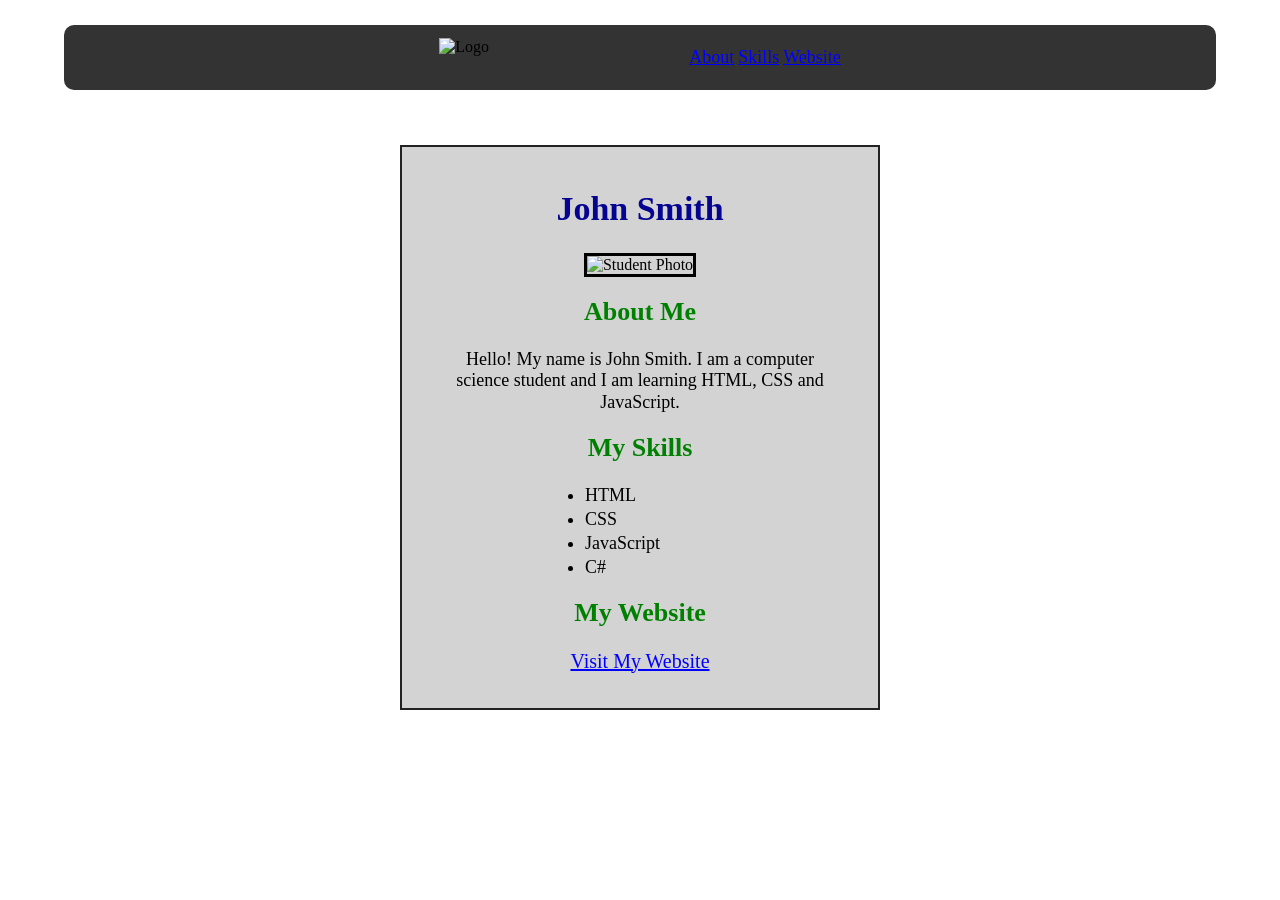
==== index.html @ d63018e1 "my potfolio" ====
<!DOCTYPE html>
<html lang="en">
<head>
    <meta charset="UTF-8">
    <meta name="viewport" content="width=device-width, initial-scale=1.0">
    <title>Student Profile</title>

    <link rel="stylesheet" href="style.css">
</head>

<body>

    <header>
        <img src="logo.png" alt="Logo">

        <nav>
            <a href="#">About</a>
            <a href="#">Skills</a>
            <a href="#">Website</a>
        </nav>
    </header>

    <main>
        <section class="profile">

            <h1>John Smith</h1>

            <img class="student-photo" src="student.jpg" alt="Student Photo">

            <h2>About Me</h2>

            <p>
                Hello! My name is John Smith. I am a computer science
                student and I am learning HTML, CSS and JavaScript.
            </p>

            <h2>My Skills</h2>

            <ul>
                <li>HTML</li>
                <li>CSS</li>
                <li>JavaScript</li>
                <li>C#</li>
            </ul>

            <h2>My Website</h2>

            <a class="website-link" href="#">
                Visit My Website
            </a>

        </section>
    </main>

</body>
</html>
---- style.css ----
body {
margin: 0;
background-color: white;
font-family: "Times New Roman", serif;
}

header {
width: 90%;
height: 65px;
margin: 25px auto 0;

background-color: #333333;
border-radius: 10px;

display: flex;
align-items: center;
justify-content: center;
gap: 150px;
}

header img {
width: 100px;
height: 40px;
}

nav a {
color: blue;
font-size: 18px;
margin: 0;
}

main {
display: flex;
justify-content: center;
}

.profile {
width: 480px;
min-height: 470px;

margin-top: 55px;
padding: 35px 40px;

background-color: #d3d3d3;
border: 2px solid #222222;

text-align: center;
box-sizing: border-box;
}

h1 {
color: #040491;
font-size: 34px;
margin: 8px 0 25px;
}

.student-photo {
width: 115px;
height: 100px;
border: 3px solid black;
}

h2 {
color: green;
font-size: 26px;
margin-top: 20px;
}

p {
font-size: 18px;
line-height: 1.2;
margin: 15px 0;
}

ul {
width: 150px;
margin: 0 auto 20px;
text-align: left;

font-size: 18px;
}

li {
margin: 3px 0;
}

.website-link {
color: blue;
font-size: 20px;
}
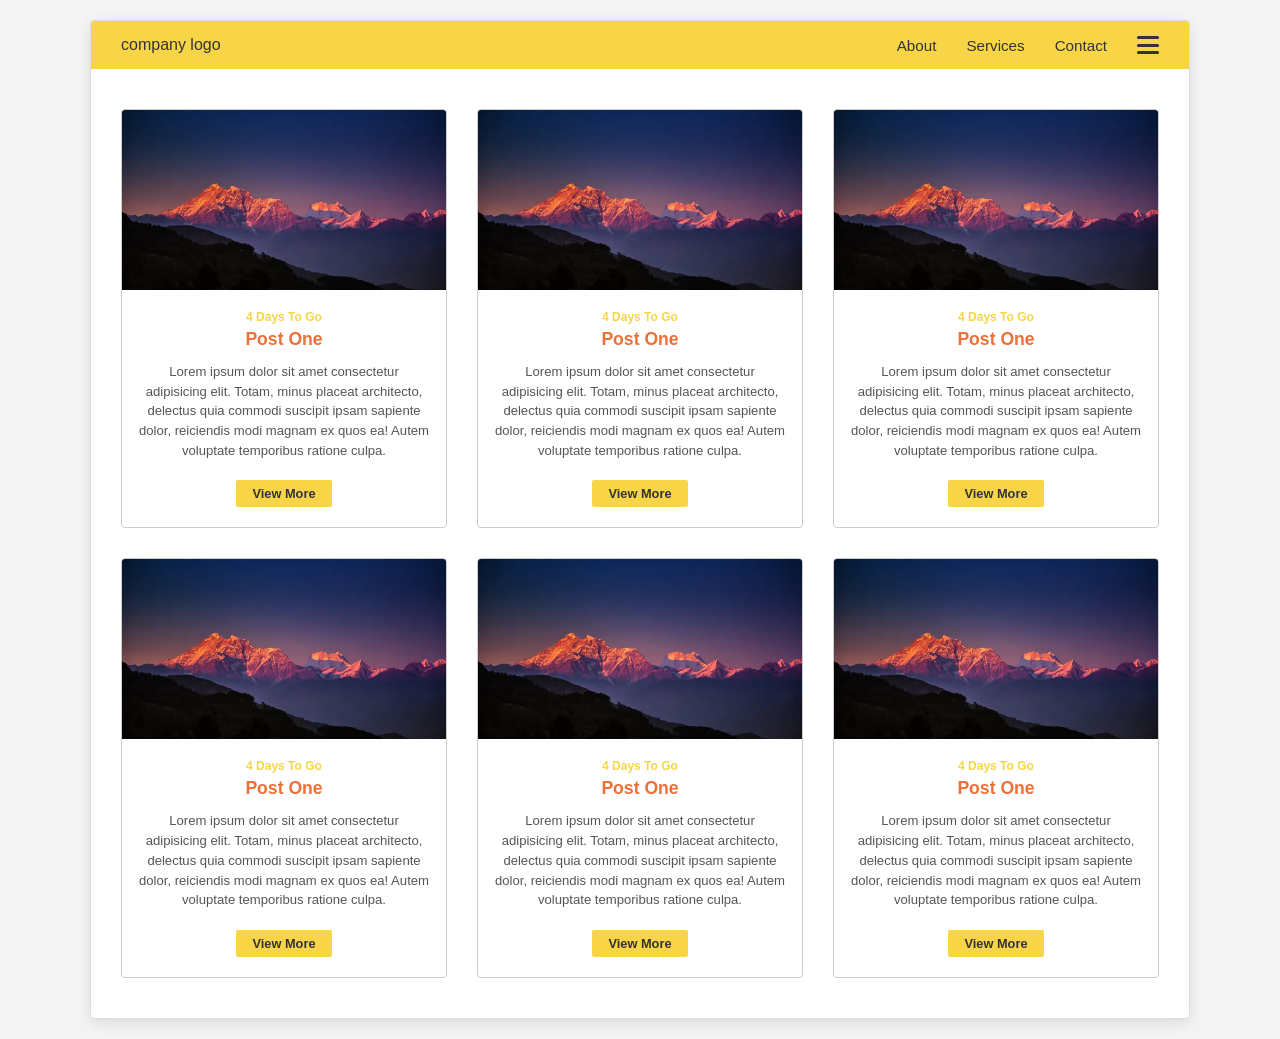
==== commit 267e11fa: "My website" ====
--- a/index.html
+++ b/index.html
@@ -1,56 +1,126 @@
 <!DOCTYPE html>
 <html lang="en">
 <head>
-    <meta charset="UTF-8">
-    <meta name="viewport" content="width=device-width, initial-scale=1.0">
-    <title>Student Profile</title>
-
-    <link rel="stylesheet" href="style.css">
+  <meta charset="UTF-8" />
+  <meta name="viewport" content="width=device-width, initial-scale=1.0" />
+  <title>Blog Post Grid</title>
+  <link rel="stylesheet" href="style.css" />
 </head>
-
 <body>
 
+  <div class="site-wrapper">
+    <!-- Header Navigation -->
     <header>
-        <img src="logo.png" alt="Logo">
-
-        <nav>
-            <a href="#">About</a>
-            <a href="#">Skills</a>
-            <a href="#">Website</a>
-        </nav>
+      <div class="logo">company logo</div>
+      <nav>
+        <a href="#">About</a>
+        <a href="#">Services</a>
+        <a href="#">Contact</a>
+        <div class="hamburger-icon" aria-label="Toggle Menu">
+          <span></span>
+          <span></span>
+          <span></span>
+        </div>
+      </nav>
     </header>
 
+    <!-- Main Content Grid -->
     <main>
-        <section class="profile">
+      <div class="card-grid">
 
-            <h1>John Smith</h1>
+        <!-- Card 1 -->
+        <article class="card">
+          <div class="card-image-container">
+            <img src="images.webp" alt="Post Image" />
+          </div>
+          <div class="card-content">
+            <span class="days-tag">4 Days To Go</span>
+            <h2 class="post-title">Post One</h2>
+            <p class="post-text">
+              Lorem ipsum dolor sit amet consectetur adipisicing elit. Totam, minus placeat architecto, delectus quia commodi suscipit ipsam sapiente dolor, reiciendis modi magnam ex quos ea! Autem voluptate temporibus ratione culpa.
+            </p>
+            <button class="view-more-btn">View More</button>
+          </div>
+        </article>
 
-            <img class="student-photo" src="student.jpg" alt="Student Photo">
+        <!-- Card 2 -->
+        <article class="card">
+          <div class="card-image-container">
+            <img src="images.webp" alt="Post Image" />
+          </div>
+          <div class="card-content">
+            <span class="days-tag">4 Days To Go</span>
+            <h2 class="post-title">Post One</h2>
+            <p class="post-text">
+              Lorem ipsum dolor sit amet consectetur adipisicing elit. Totam, minus placeat architecto, delectus quia commodi suscipit ipsam sapiente dolor, reiciendis modi magnam ex quos ea! Autem voluptate temporibus ratione culpa.
+            </p>
+            <button class="view-more-btn">View More</button>
+          </div>
+        </article>
 
-            <h2>About Me</h2>
+        <!-- Card 3 -->
+        <article class="card">
+          <div class="card-image-container">
+            <img src="images.webp" alt="Post Image" />
+          </div>
+          <div class="card-content">
+            <span class="days-tag">4 Days To Go</span>
+            <h2 class="post-title">Post One</h2>
+            <p class="post-text">
+              Lorem ipsum dolor sit amet consectetur adipisicing elit. Totam, minus placeat architecto, delectus quia commodi suscipit ipsam sapiente dolor, reiciendis modi magnam ex quos ea! Autem voluptate temporibus ratione culpa.
+            </p>
+            <button class="view-more-btn">View More</button>
+          </div>
+        </article>
 
-            <p>
-                Hello! My name is John Smith. I am a computer science
-                student and I am learning HTML, CSS and JavaScript.
+        <!-- Card 4 -->
+        <article class="card">
+          <div class="card-image-container">
+            <img src="images.webp" alt="Post Image" />
+          </div>
+          <div class="card-content">
+            <span class="days-tag">4 Days To Go</span>
+            <h2 class="post-title">Post One</h2>
+            <p class="post-text">
+              Lorem ipsum dolor sit amet consectetur adipisicing elit. Totam, minus placeat architecto, delectus quia commodi suscipit ipsam sapiente dolor, reiciendis modi magnam ex quos ea! Autem voluptate temporibus ratione culpa.
             </p>
+            <button class="view-more-btn">View More</button>
+          </div>
+        </article>
 
-            <h2>My Skills</h2>
+        <!-- Card 5 -->
+        <article class="card">
+          <div class="card-image-container">
+            <img src="images.webp" alt="Post Image" />
+          </div>
+          <div class="card-content">
+            <span class="days-tag">4 Days To Go</span>
+            <h2 class="post-title">Post One</h2>
+            <p class="post-text">
+              Lorem ipsum dolor sit amet consectetur adipisicing elit. Totam, minus placeat architecto, delectus quia commodi suscipit ipsam sapiente dolor, reiciendis modi magnam ex quos ea! Autem voluptate temporibus ratione culpa.
+            </p>
+            <button class="view-more-btn">View More</button>
+          </div>
+        </article>
 
-            <ul>
-                <li>HTML</li>
-                <li>CSS</li>
-                <li>JavaScript</li>
-                <li>C#</li>
-            </ul>
+        <!-- Card 6 -->
+        <article class="card">
+          <div class="card-image-container">
+            <img src="images.webp" alt="Post Image" />
+          </div>
+          <div class="card-content">
+            <span class="days-tag">4 Days To Go</span>
+            <h2 class="post-title">Post One</h2>
+            <p class="post-text">
+              Lorem ipsum dolor sit amet consectetur adipisicing elit. Totam, minus placeat architecto, delectus quia commodi suscipit ipsam sapiente dolor, reiciendis modi magnam ex quos ea! Autem voluptate temporibus ratione culpa.
+            </p>
+            <button class="view-more-btn">View More</button>
+          </div>
+        </article>
 
-            <h2>My Website</h2>
-
-            <a class="website-link" href="#">
-                Visit My Website
-            </a>
-
-        </section>
+      </div>
     </main>
+  </div>
 
 </body>
 </html>
--- a/style.css
+++ b/style.css
@@ -1,90 +1,165 @@
+* {
+  box-sizing: border-box;
+  margin: 0;
+  padding: 0;
+}
+
 body {
-margin: 0;
-background-color: white;
-font-family: "Times New Roman", serif;
+  font-family: Arial, sans-serif;
+  background-color: #f4f4f4;
+  color: #333;
+}
+
+.site-wrapper {
+  max-width: 1100px;
+  margin: 20px auto;
+  background-color: #ffffff;
+  border: 1px solid #ddd;
+  border-radius: 4px;
+  overflow: hidden;
+  box-shadow: 0 4px 15px rgba(0, 0, 0, 0.1);
 }
 
 header {
-width: 90%;
-height: 65px;
-margin: 25px auto 0;
-
-background-color: #333333;
-border-radius: 10px;
-
-display: flex;
-align-items: center;
-justify-content: center;
-gap: 150px;
+  background-color: #f7d547;
+  display: flex;
+  justify-content: space-between;
+  align-items: center;
+  padding: 15px 30px;
 }
 
-header img {
-width: 100px;
-height: 40px;
+.logo {
+  font-size: 1rem;
+  color: #333;
+  font-weight: 500;
+}
+
+nav {
+  display: flex;
+  align-items: center;
+  gap: 30px;
 }
 
 nav a {
-color: blue;
-font-size: 18px;
-margin: 0;
+  text-decoration: none;
+  color: #333;
+  font-size: 0.95rem;
+  font-weight: 500;
+}
+
+nav a:hover {
+  text-decoration: underline;
+}
+
+.hamburger-icon {
+  display: flex;
+  flex-direction: column;
+  justify-content: space-between;
+  width: 22px;
+  height: 18px;
+  cursor: pointer;
+}
+
+.hamburger-icon span {
+  display: block;
+  height: 3px;
+  width: 100%;
+  background-color: #333;
+  border-radius: 2px;
 }
 
 main {
-display: flex;
-justify-content: center;
+  padding: 40px 30px;
 }
 
-.profile {
-width: 480px;
-min-height: 470px;
-
-margin-top: 55px;
-padding: 35px 40px;
-
-background-color: #d3d3d3;
-border: 2px solid #222222;
-
-text-align: center;
-box-sizing: border-box;
+.card-grid {
+  display: grid;
+  grid-template-columns: repeat(3, 1fr);
+  gap: 30px;
 }
 
-h1 {
-color: #040491;
-font-size: 34px;
-margin: 8px 0 25px;
+.card {
+  border: 1px solid #ccc;
+  border-radius: 4px;
+  overflow: hidden;
+  background-color: #fff;
+  display: flex;
+  flex-direction: column;
 }
 
-.student-photo {
-width: 115px;
-height: 100px;
-border: 3px solid black;
+.card-image-container {
+  width: 100%;
+  height: 180px;
+  background-color: #0d1259;
+  overflow: hidden;
 }
 
-h2 {
-color: green;
-font-size: 26px;
-margin-top: 20px;
+.card-image-container img {
+  width: 100%;
+  height: 100%;
+  object-fit: cover;
 }
 
-p {
-font-size: 18px;
-line-height: 1.2;
-margin: 15px 0;
+.card-content {
+  padding: 20px 15px;
+  text-align: center;
+  display: flex;
+  flex-direction: column;
+  flex-grow: 1;
 }
 
-ul {
-width: 150px;
-margin: 0 auto 20px;
-text-align: left;
-
-font-size: 18px;
+.days-tag {
+  font-size: 0.75rem;
+  color: #f7d547; 
+  font-weight: bold;
+  margin-bottom: 5px;
 }
 
-li {
-margin: 3px 0;
+.post-title {
+  font-size: 1.1rem;
+  color: #ee7039; 
+  margin-bottom: 12px;
+  font-weight: bold;
 }
 
-.website-link {
-color: blue;
-font-size: 20px;
+.post-text {
+  font-size: 0.82rem;
+  color: #555;
+  line-height: 1.5;
+  margin-bottom: 20px;
+  flex-grow: 1;
+}
+
+.view-more-btn {
+  align-self: center;
+  background-color: #f7d547;
+  color: #333;
+  border: none;
+  padding: 6px 16px;
+  font-size: 0.8rem;
+  font-weight: bold;
+  cursor: pointer;
+  border-radius: 2px;
+  text-decoration: none;
+  transition: background-color 0.2s ease;
+}
+
+.view-more-btn:hover {
+  background-color: #e2be32;
+}
+
+@media (max-width: 850px) {
+  .card-grid {
+    grid-template-columns: repeat(2, 1fr);
+  }
+}
+
+@media (max-width: 550px) {
+  .card-grid {
+    grid-template-columns: 1fr;
+  }
+
+  nav a {
+    display: none;
+  }
 }
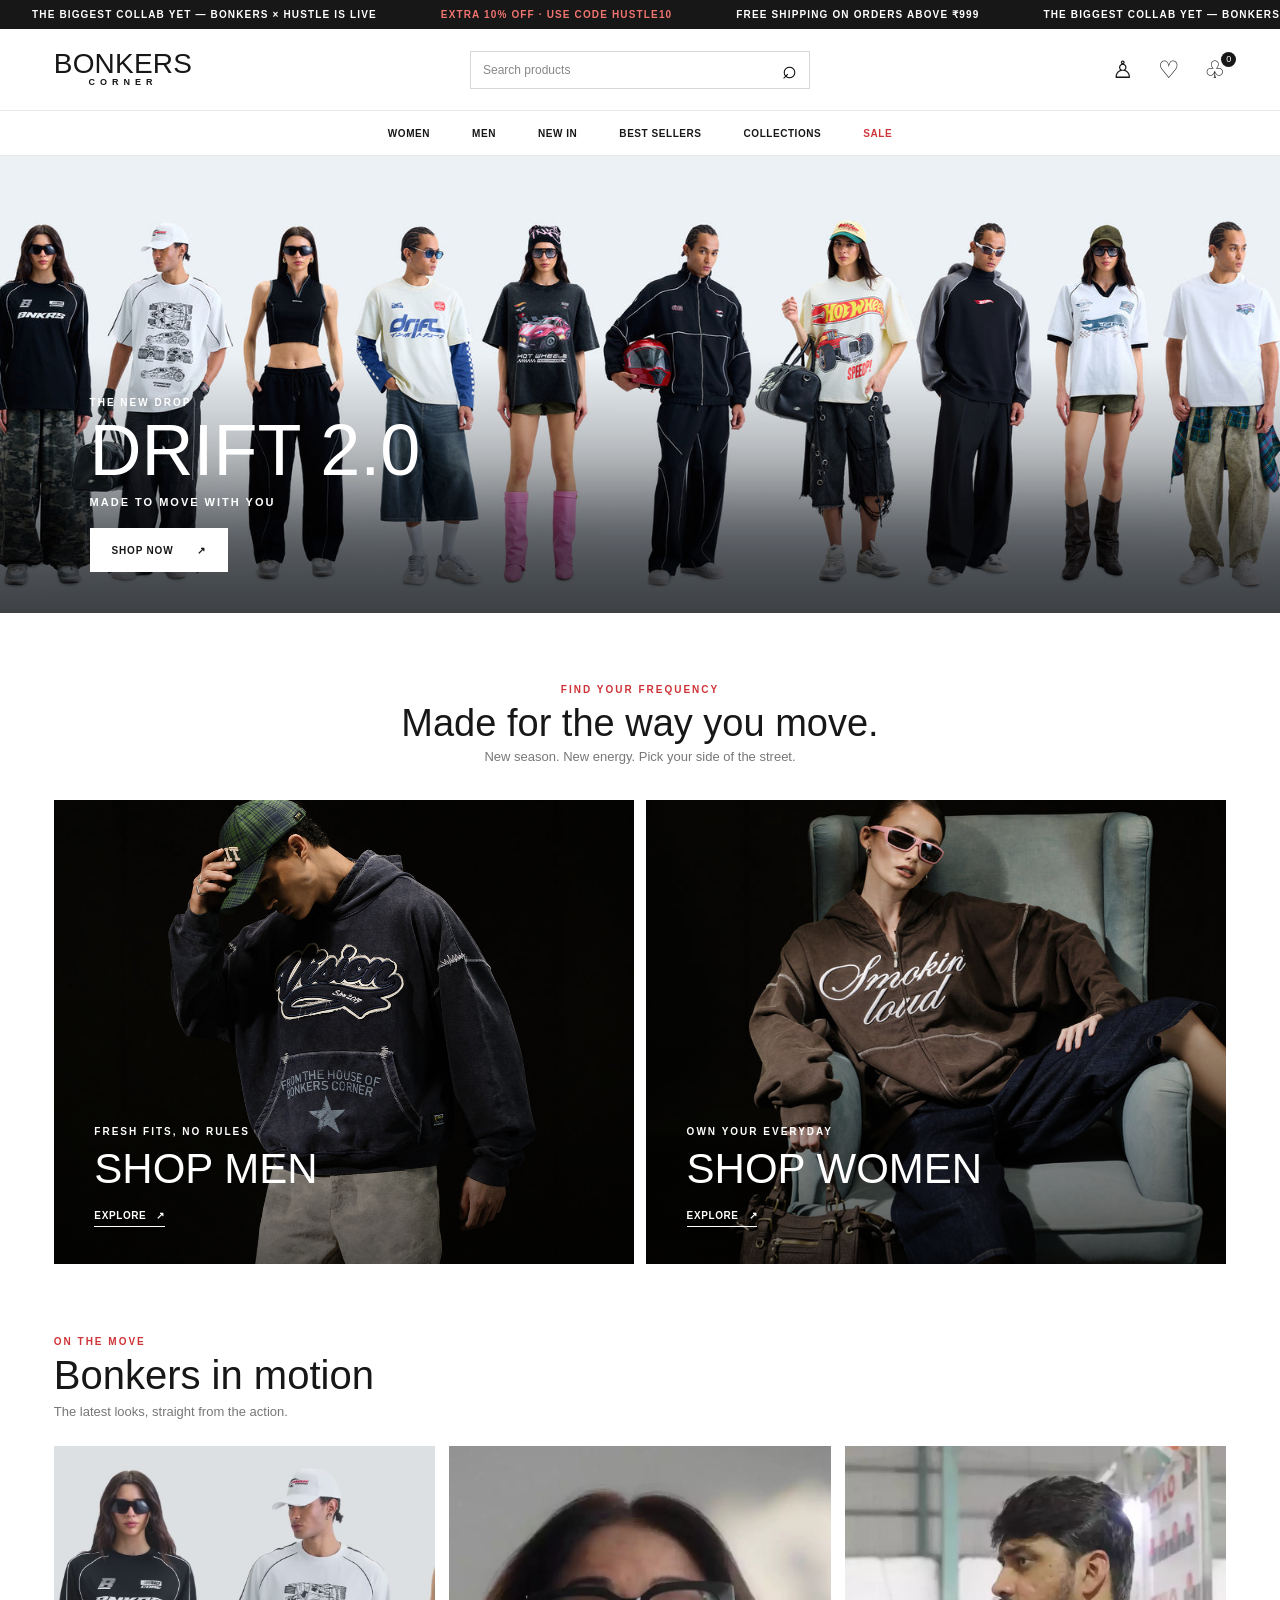
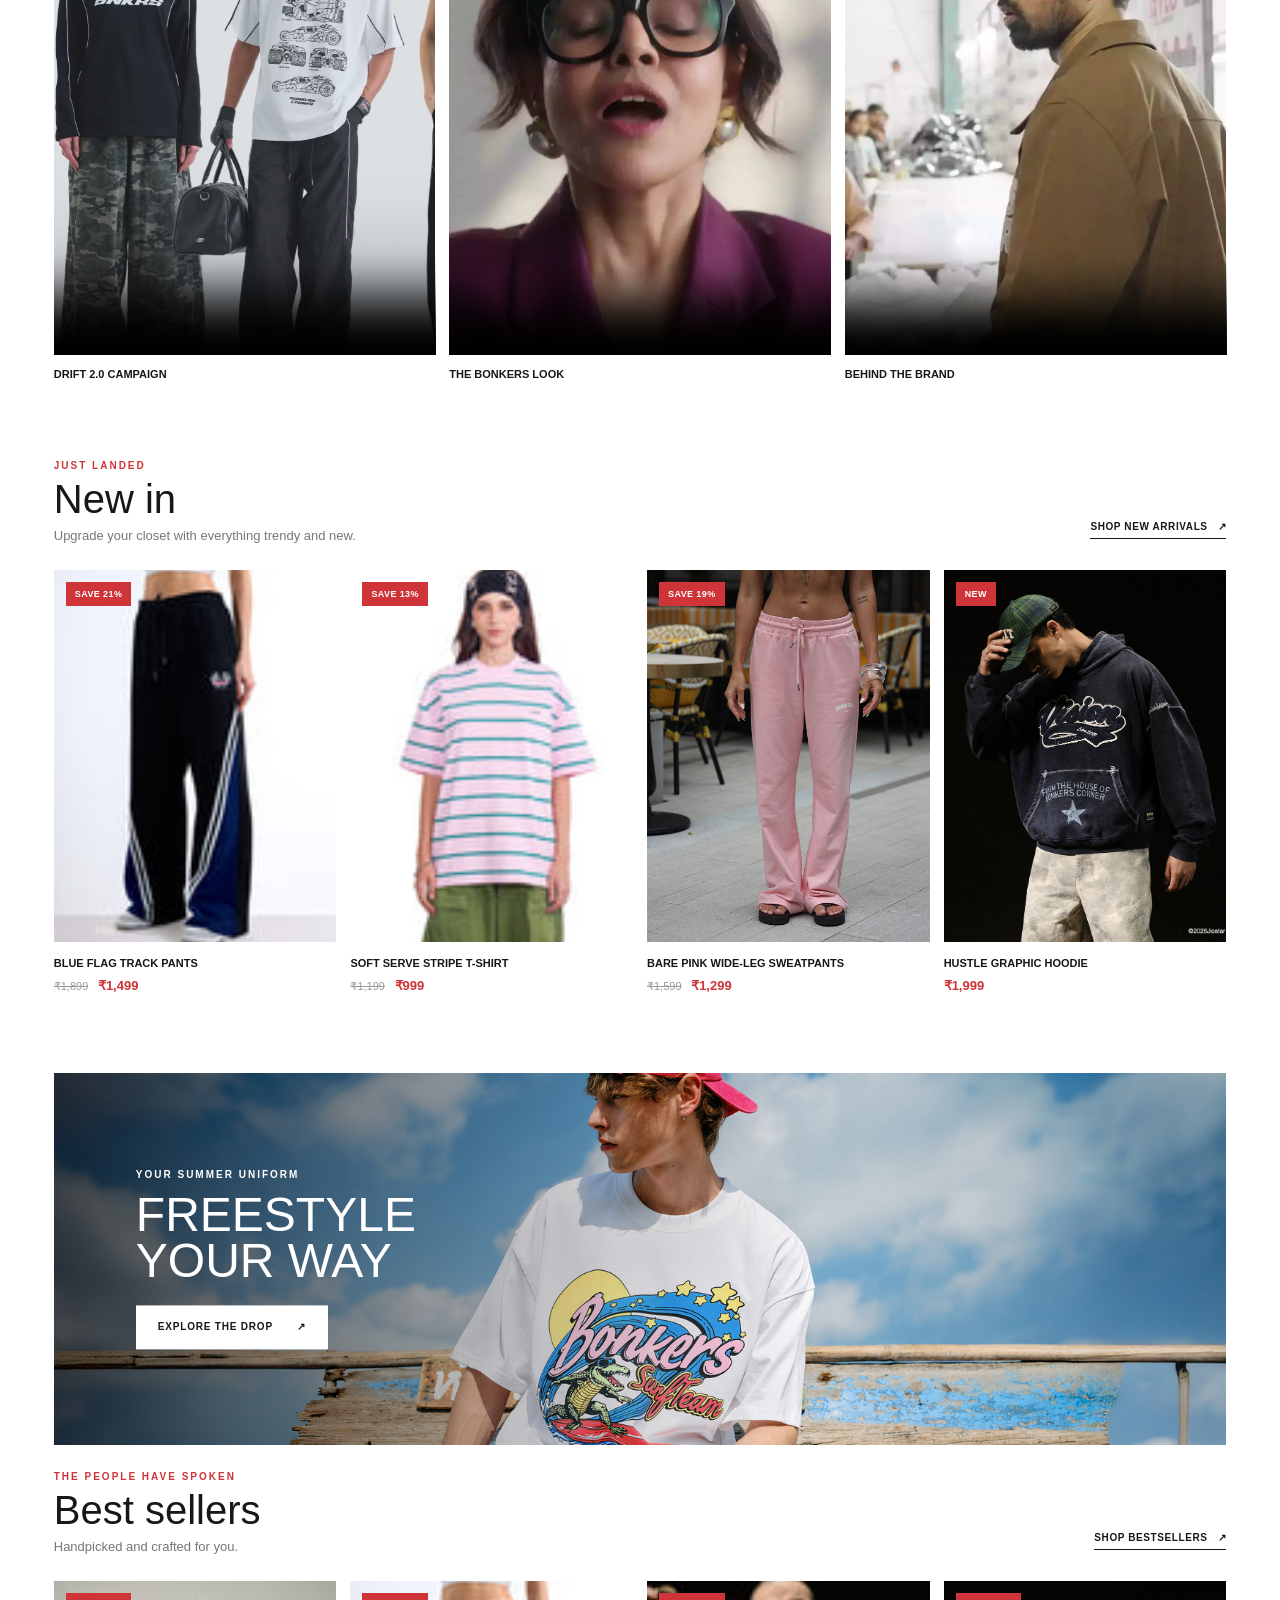
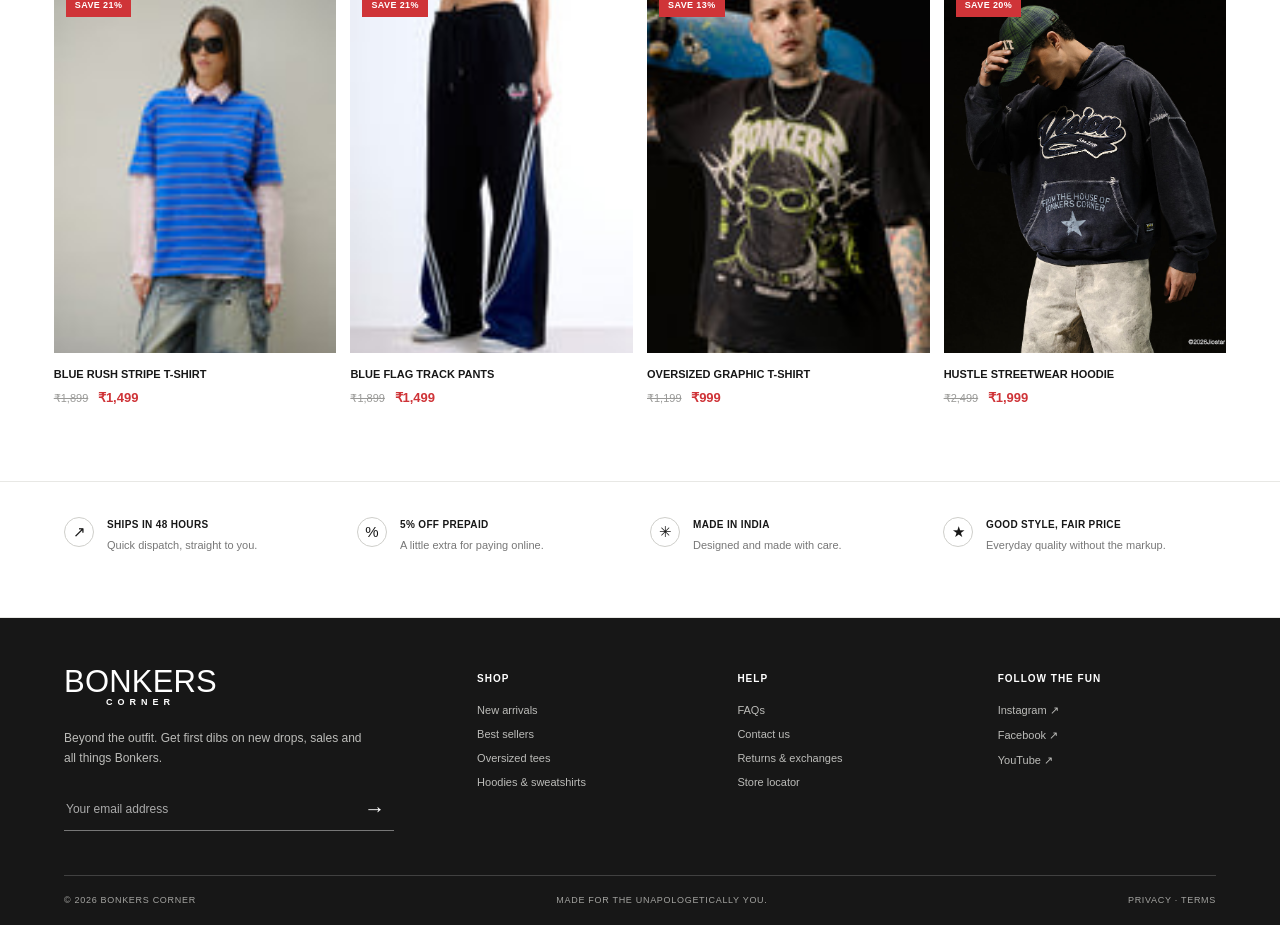
==== commit 4d24a679: "My first Bonker Website" ====
--- a/index.html
+++ b/index.html
@@ -1,126 +1,181 @@
 <!DOCTYPE html>
 <html lang="en">
 <head>
-  <meta charset="UTF-8" />
-  <meta name="viewport" content="width=device-width, initial-scale=1.0" />
-  <title>Blog Post Grid</title>
-  <link rel="stylesheet" href="style.css" />
+    <meta charset="UTF-8">
+    <meta name="viewport" content="width=device-width, initial-scale=1.0">
+    <meta name="theme-color" content="#f7f7f5">
+    <title>Bonkers Corner | Streetwear for Everyone</title>
+    <link rel="stylesheet" href="style.css">
 </head>
 <body>
+    <div class="announcement">
+        <div class="announcement-track">
+            <span>THE BIGGEST COLLAB YET — BONKERS × HUSTLE IS LIVE</span>
+            <span>EXTRA 10% OFF · USE CODE HUSTLE10</span>
+            <span>FREE SHIPPING ON ORDERS ABOVE ₹999</span>
+            <span>THE BIGGEST COLLAB YET — BONKERS × HUSTLE IS LIVE</span>
+            <span>EXTRA 10% OFF · USE CODE HUSTLE10</span>
+            <span>FREE SHIPPING ON ORDERS ABOVE ₹999</span>
+        </div>
+    </div>
 
-  <div class="site-wrapper">
-    <!-- Header Navigation -->
-    <header>
-      <div class="logo">company logo</div>
-      <nav>
-        <a href="#">About</a>
-        <a href="#">Services</a>
-        <a href="#">Contact</a>
-        <div class="hamburger-icon" aria-label="Toggle Menu">
-          <span></span>
-          <span></span>
-          <span></span>
+    <header class="site-header">
+        <a class="wordmark" href="#top" aria-label="Bonkers Corner home">BONKERS<span>CORNER</span></a>
+        <form class="search" action="https://www.bonkerscorner.com/search" method="get">
+            <label class="visually-hidden" for="search">Search Bonkers Corner</label>
+            <input id="search" type="search" name="q" placeholder="Search products">
+            <button type="submit" aria-label="Submit search">⌕</button>
+        </form>
+        <div class="header-actions">
+            <a href="https://www.bonkerscorner.com/account/login" aria-label="Account">♙</a>
+            <a href="https://www.bonkerscorner.com/apps/advanced-wishlist" aria-label="Wishlist">♡</a>
+            <a href="https://www.bonkerscorner.com/cart" aria-label="Shopping bag">♧ <span class="bag-count">0</span></a>
         </div>
-      </nav>
     </header>
 
-    <!-- Main Content Grid -->
-    <main>
-      <div class="card-grid">
+    <nav class="main-nav" aria-label="Main navigation">
+        <a href="https://www.bonkerscorner.com/collections/womens-new-arrivals">WOMEN</a>
+        <a href="https://www.bonkerscorner.com/collections/mens-new-arrivals">MEN</a>
+        <a href="#new-in">NEW IN</a>
+        <a href="#best-sellers">BEST SELLERS</a>
+        <a href="#campaigns">COLLECTIONS</a>
+        <a class="sale-link" href="#best-sellers">SALE</a>
+    </nav>
 
-        <!-- Card 1 -->
-        <article class="card">
-          <div class="card-image-container">
-            <img src="images.webp" alt="Post Image" />
-          </div>
-          <div class="card-content">
-            <span class="days-tag">4 Days To Go</span>
-            <h2 class="post-title">Post One</h2>
-            <p class="post-text">
-              Lorem ipsum dolor sit amet consectetur adipisicing elit. Totam, minus placeat architecto, delectus quia commodi suscipit ipsam sapiente dolor, reiciendis modi magnam ex quos ea! Autem voluptate temporibus ratione culpa.
-            </p>
-            <button class="view-more-btn">View More</button>
-          </div>
-        </article>
+    <main id="top">
+        <a class="hero" href="https://www.bonkerscorner.com/collections/drift-collection" aria-label="Shop the Drift 2.0 collection">
+                        <picture class="hero-media">
+                            <img src="images/drift_2.0_main_banner_1600x_crop_center.jpg.jpeg" alt="Bonkers Corner Drift 2.0 collection campaign">
+            </picture>
+            <span class="hero-copy">
+                <span class="eyebrow">THE NEW DROP</span>
+                <strong>DRIFT 2.0</strong>
+                <span class="hero-tagline">MADE TO MOVE WITH YOU</span>
+                <span class="button button-light">SHOP NOW <span aria-hidden="true">↗</span></span>
+            </span>
+        </a>
 
-        <!-- Card 2 -->
-        <article class="card">
-          <div class="card-image-container">
-            <img src="images.webp" alt="Post Image" />
-          </div>
-          <div class="card-content">
-            <span class="days-tag">4 Days To Go</span>
-            <h2 class="post-title">Post One</h2>
-            <p class="post-text">
-              Lorem ipsum dolor sit amet consectetur adipisicing elit. Totam, minus placeat architecto, delectus quia commodi suscipit ipsam sapiente dolor, reiciendis modi magnam ex quos ea! Autem voluptate temporibus ratione culpa.
-            </p>
-            <button class="view-more-btn">View More</button>
-          </div>
-        </article>
+        <section class="feature-intro" id="campaigns">
+            <p class="eyebrow">FIND YOUR FREQUENCY</p>
+            <h1>Made for the way you move.</h1>
+            <p>New season. New energy. Pick your side of the street.</p>
+        </section>
 
-        <!-- Card 3 -->
-        <article class="card">
-          <div class="card-image-container">
-            <img src="images.webp" alt="Post Image" />
-          </div>
-          <div class="card-content">
-            <span class="days-tag">4 Days To Go</span>
-            <h2 class="post-title">Post One</h2>
-            <p class="post-text">
-              Lorem ipsum dolor sit amet consectetur adipisicing elit. Totam, minus placeat architecto, delectus quia commodi suscipit ipsam sapiente dolor, reiciendis modi magnam ex quos ea! Autem voluptate temporibus ratione culpa.
-            </p>
-            <button class="view-more-btn">View More</button>
-          </div>
-        </article>
+        <section class="campaign-grid" aria-label="Shop by collection">
+            <a class="campaign campaign-men" href="https://www.bonkerscorner.com/collections/mens-new-arrivals">
+                <img src="images/hustle_mens_f11234b9-770a-434b-a9c7-8fea0da65fa7_1125x_crop_center.jpg.jpeg" alt="Bonkers Corner men's streetwear">
+                <span class="campaign-copy"><span class="eyebrow">FRESH FITS, NO RULES</span><strong>SHOP MEN</strong><span class="text-link">EXPLORE <span aria-hidden="true">↗</span></span></span>
+            </a>
+            <a class="campaign campaign-women" href="https://www.bonkerscorner.com/collections/womens-new-arrivals">
+                <img src="images/hustle_womens_3b47fd73-9c01-44fb-bb9f-001e75a2fac5_750x_crop_center.jpg.jpeg" alt="Bonkers Corner women's streetwear">
+                <span class="campaign-copy"><span class="eyebrow">OWN YOUR EVERYDAY</span><strong>SHOP WOMEN</strong><span class="text-link">EXPLORE <span aria-hidden="true">↗</span></span></span>
+            </a>
+        </section>
 
-        <!-- Card 4 -->
-        <article class="card">
-          <div class="card-image-container">
-            <img src="images.webp" alt="Post Image" />
-          </div>
-          <div class="card-content">
-            <span class="days-tag">4 Days To Go</span>
-            <h2 class="post-title">Post One</h2>
-            <p class="post-text">
-              Lorem ipsum dolor sit amet consectetur adipisicing elit. Totam, minus placeat architecto, delectus quia commodi suscipit ipsam sapiente dolor, reiciendis modi magnam ex quos ea! Autem voluptate temporibus ratione culpa.
-            </p>
-            <button class="view-more-btn">View More</button>
-          </div>
-        </article>
+        <section class="video-section" aria-labelledby="video-heading">
+            <div class="section-heading">
+                <div>
+                    <p class="eyebrow">ON THE MOVE</p>
+                    <h2 id="video-heading">Bonkers in motion</h2>
+                    <p class="section-note">The latest looks, straight from the action.</p>
+                </div>
+            </div>
+            <div class="video-grid">
+                <article class="video-card">
+                    <video autoplay muted loop controls playsinline preload="auto" poster="images/482bb2f29e22476481a2ab5cf8d123f3.thumbnail.0000000000_1600x.jpg.jpeg" aria-label="Play the Drift 2.0 campaign video">
+                        <source src="videos/482bb2f29e22476481a2ab5cf8d123f3.HD-1080p-7.2Mbps-77807534 (1).mp4" type="video/mp4">
+                        Your browser does not support HTML video.
+                    </video>
+                    <h3>DRIFT 2.0 CAMPAIGN</h3>
+                </article>
+                <article class="video-card">
+                    <video autoplay muted loop controls playsinline preload="auto" poster="images/poster_0c8956a6-d3dc-43b0-bfbf-e7d941f7ea82.webp.jpeg" aria-label="Play the Bonkers style clip">
+                        <source src="videos/tn_0c8956a6-d3dc-43b0-bfbf-e7d941f7ea82.mp4" type="video/mp4">
+                        Your browser does not support HTML video.
+                    </video>
+                    <h3>THE BONKERS LOOK</h3>
+                </article>
+                <article class="video-card">
+                    <video autoplay muted loop controls playsinline preload="auto" poster="images/poster_e3471912-5c84-4da4-b6e7-a403713307d9.webp.jpeg" aria-label="Play the behind-the-scenes clip">
+                        <source src="videos/tn_e3471912-5c84-4da4-b6e7-a403713307d9.mp4" type="video/mp4">
+                        Your browser does not support HTML video.
+                    </video>
+                    <h3>BEHIND THE BRAND</h3>
+                </article>
+            </div>
+        </section>
 
-        <!-- Card 5 -->
-        <article class="card">
-          <div class="card-image-container">
-            <img src="images.webp" alt="Post Image" />
-          </div>
-          <div class="card-content">
-            <span class="days-tag">4 Days To Go</span>
-            <h2 class="post-title">Post One</h2>
-            <p class="post-text">
-              Lorem ipsum dolor sit amet consectetur adipisicing elit. Totam, minus placeat architecto, delectus quia commodi suscipit ipsam sapiente dolor, reiciendis modi magnam ex quos ea! Autem voluptate temporibus ratione culpa.
-            </p>
-            <button class="view-more-btn">View More</button>
-          </div>
-        </article>
+        <section class="product-section" id="new-in">
+            <div class="section-heading">
+                <div><p class="eyebrow">JUST LANDED</p><h2>New in</h2><p class="section-note">Upgrade your closet with everything trendy and new.</p></div>
+                <a class="text-link" href="https://www.bonkerscorner.com/collections/new-arrivals">SHOP NEW ARRIVALS <span aria-hidden="true">↗</span></a>
+            </div>
+            <div class="product-grid">
+                <article class="product-card">
+                    <a class="product-image" href="https://www.bonkerscorner.com/products/terrain-tape-track-pants-1"><img src="images/BlueFlagTrackPants_3.jpg.jpeg" alt="Blue Flag Track Pants"><span class="discount">SAVE 21%</span></a>
+                    <a class="product-name" href="https://www.bonkerscorner.com/products/terrain-tape-track-pants-1">BLUE FLAG TRACK PANTS</a><p class="price"><del>₹1,899</del> ₹1,499</p>
+                </article>
+                <article class="product-card">
+                    <a class="product-image" href="https://www.bonkerscorner.com/products/pink-whimsy-tube-dress"><img src="images/SoftServeStripeOversizedT-shirt_1.jpg.jpeg" alt="Soft Serve Stripe Oversized T-shirt"><span class="discount">SAVE 13%</span></a>
+                    <a class="product-name" href="https://www.bonkerscorner.com/products/pink-whimsy-tube-dress">SOFT SERVE STRIPE T-SHIRT</a><p class="price"><del>₹1,199</del> ₹999</p>
+                </article>
+                <article class="product-card">
+                    <a class="product-image" href="https://www.bonkerscorner.com/products/grey-relaxed-joggers"><img src="images/BarePinkWide-LegSweatpants_7_f3bdfb58-9c00-4b27-a18d-e1548864e303.jpg.jpeg" alt="Bare Pink Wide-Leg Sweatpants"><span class="discount">SAVE 19%</span></a>
+                    <a class="product-name" href="https://www.bonkerscorner.com/products/grey-relaxed-joggers">BARE PINK WIDE-LEG SWEATPANTS</a><p class="price"><del>₹1,599</del> ₹1,299</p>
+                </article>
+                <article class="product-card">
+                    <a class="product-image" href="https://www.bonkerscorner.com/collections/hustle"><img src="images/hustle_mens_f11234b9-770a-434b-a9c7-8fea0da65fa7_1125x_crop_center.jpg.jpeg" alt="Hustle graphic hoodie"><span class="discount">NEW</span></a>
+                    <a class="product-name" href="https://www.bonkerscorner.com/collections/hustle">HUSTLE GRAPHIC HOODIE</a><p class="price">₹1,999</p>
+                </article>
+            </div>
+        </section>
 
-        <!-- Card 6 -->
-        <article class="card">
-          <div class="card-image-container">
-            <img src="images.webp" alt="Post Image" />
-          </div>
-          <div class="card-content">
-            <span class="days-tag">4 Days To Go</span>
-            <h2 class="post-title">Post One</h2>
-            <p class="post-text">
-              Lorem ipsum dolor sit amet consectetur adipisicing elit. Totam, minus placeat architecto, delectus quia commodi suscipit ipsam sapiente dolor, reiciendis modi magnam ex quos ea! Autem voluptate temporibus ratione culpa.
-            </p>
-            <button class="view-more-btn">View More</button>
-          </div>
-        </article>
+        <a class="wide-campaign" href="https://www.bonkerscorner.com/collections/freestyle">
+            <img src="images/summer_4th_banner_web_jpg_1600x_crop_center.jpg.jpeg" alt="Bonkers Corner Freestyle summer collection">
+            <span class="wide-copy"><span class="eyebrow">YOUR SUMMER UNIFORM</span><strong>FREESTYLE<br>YOUR WAY</strong><span class="button button-light">EXPLORE THE DROP <span aria-hidden="true">↗</span></span></span>
+        </a>
 
-      </div>
+        <section class="product-section best-sellers" id="best-sellers">
+            <div class="section-heading">
+                <div><p class="eyebrow">THE PEOPLE HAVE SPOKEN</p><h2>Best sellers</h2><p class="section-note">Handpicked and crafted for you.</p></div>
+                <a class="text-link" href="https://www.bonkerscorner.com/collections/best-sellers">SHOP BESTSELLERS <span aria-hidden="true">↗</span></a>
+            </div>
+            <div class="product-grid">
+                <article class="product-card">
+                    <a class="product-image" href="https://www.bonkerscorner.com/products/soft-pink-relaxed-fit-shirt"><img src="images/BlueRushStripeOversizedT-shirt_2_5e60b37c-3bc7-416d-ba22-dd769cae8626.jpg.jpeg" alt="Blue Rush Stripe Oversized T-shirt"><span class="discount">SAVE 21%</span></a>
+                    <a class="product-name" href="https://www.bonkerscorner.com/products/soft-pink-relaxed-fit-shirt">BLUE RUSH STRIPE T-SHIRT</a><p class="price"><del>₹1,899</del> ₹1,499</p>
+                </article>
+                <article class="product-card">
+                    <a class="product-image" href="https://www.bonkerscorner.com/products/terrain-tape-track-pants-1"><img src="images/BlueFlagTrackPants_3.jpg.jpeg" alt="Blue Flag Track Pants"><span class="discount">SAVE 21%</span></a>
+                    <a class="product-name" href="https://www.bonkerscorner.com/products/terrain-tape-track-pants-1">BLUE FLAG TRACK PANTS</a><p class="price"><del>₹1,899</del> ₹1,499</p>
+                </article>
+                <article class="product-card">
+                    <a class="product-image" href="https://www.bonkerscorner.com/products/pink-whimsy-tube-dress"><img src="images/Alpha_Size_Oversized_T-shirt_10.jpg.jpeg" alt="Bonkers oversized graphic T-shirt"><span class="discount">SAVE 13%</span></a>
+                    <a class="product-name" href="https://www.bonkerscorner.com/products/pink-whimsy-tube-dress">OVERSIZED GRAPHIC T-SHIRT</a><p class="price"><del>₹1,199</del> ₹999</p>
+                </article>
+                <article class="product-card">
+                    <a class="product-image" href="https://www.bonkerscorner.com/collections/hustle"><img src="images/hustle_mens_f11234b9-770a-434b-a9c7-8fea0da65fa7_1125x_crop_center.jpg.jpeg" alt="Hustle streetwear hoodie"><span class="discount">SAVE 20%</span></a>
+                    <a class="product-name" href="https://www.bonkerscorner.com/collections/hustle">HUSTLE STREETWEAR HOODIE</a><p class="price"><del>₹2,499</del> ₹1,999</p>
+                </article>
+            </div>
+        </section>
+
+        <section class="service-strip" aria-label="Bonkers Corner services">
+            <div><span class="service-icon">↗</span><h3>SHIPS IN 48 HOURS</h3><p>Quick dispatch, straight to you.</p></div>
+            <div><span class="service-icon">%</span><h3>5% OFF PREPAID</h3><p>A little extra for paying online.</p></div>
+            <div><span class="service-icon">✳</span><h3>MADE IN INDIA</h3><p>Designed and made with care.</p></div>
+            <div><span class="service-icon">★</span><h3>GOOD STYLE, FAIR PRICE</h3><p>Everyday quality without the markup.</p></div>
+        </section>
     </main>
-  </div>
 
+    <footer class="site-footer">
+        <div class="footer-main">
+            <div class="footer-signup"><a class="wordmark footer-mark" href="#top">BONKERS<span>CORNER</span></a><p>Beyond the outfit. Get first dibs on new drops, sales and all things Bonkers.</p><form action="#" method="get"><label class="visually-hidden" for="email">Email address</label><input id="email" type="email" placeholder="Your email address"><button type="submit" aria-label="Subscribe">→</button></form></div>
+            <div class="footer-column"><h2>SHOP</h2><a href="https://www.bonkerscorner.com/collections/new-arrivals">New arrivals</a><a href="https://www.bonkerscorner.com/collections/best-sellers">Best sellers</a><a href="https://www.bonkerscorner.com/collections/oversized-t-shirt-men">Oversized tees</a><a href="https://www.bonkerscorner.com/collections/sweatshirts-hoodies">Hoodies & sweatshirts</a></div>
+            <div class="footer-column"><h2>HELP</h2><a href="https://www.bonkerscorner.com/pages/faq">FAQs</a><a href="https://www.bonkerscorner.com/pages/get-in-touch">Contact us</a><a href="https://www.bonkerscorner.com/pages/return-exchange-policy">Returns & exchanges</a><a href="https://www.bonkerscorner.com/pages/store-locator">Store locator</a></div>
+            <div class="footer-column"><h2>FOLLOW THE FUN</h2><a href="https://www.instagram.com/bonkers.corner/">Instagram ↗</a><a href="https://www.facebook.com/TeamBonkerscorner">Facebook ↗</a><a href="https://www.youtube.com/@bonkerscorner">YouTube ↗</a></div>
+        </div>
+        <div class="footer-bottom"><span>© 2026 BONKERS CORNER</span><span>MADE FOR THE UNAPOLOGETICALLY YOU.</span><a href="https://www.bonkerscorner.com/policies/privacy-policy">PRIVACY · TERMS</a></div>
+    </footer>
 </body>
-</html>+</html>
--- a/style.css
+++ b/style.css
@@ -1,165 +1,1054 @@
+* { box-sizing: border-box; }
+
+:root {
+    color-scheme: light;
+    --ink: #171717;
+    --muted: #777;
+    --line: #e8e8e5;
+    --paper: #fff;
+    --soft: #f4f4f1;
+    --red: #cf3438;
+    --display: Impact, "Arial Narrow", sans-serif;
+    --body: "Trebuchet MS", Arial, sans-serif;
+}
+
+/* Makes padding and borders part of an element's declared size. */
 * {
-  box-sizing: border-box;
-  margin: 0;
-  padding: 0;
+    box-sizing: border-box;
+}
+
+:root {
+    color-scheme: light;
+    --ink: #171717;
+    --muted: #777;
+    --line: #e8e8e5;
+    --paper: #fff;
+    --soft: #f4f4f1;
+    --red: #cf3438;
+    --display: Impact, "Arial Narrow", sans-serif;
+    --body: "Trebuchet MS", Arial, sans-serif;
+}
+
+html {
+    scroll-behavior: smooth;
 }
 
 body {
-  font-family: Arial, sans-serif;
-  background-color: #f4f4f4;
-  color: #333;
-}
-
-.site-wrapper {
-  max-width: 1100px;
-  margin: 20px auto;
-  background-color: #ffffff;
-  border: 1px solid #ddd;
-  border-radius: 4px;
-  overflow: hidden;
-  box-shadow: 0 4px 15px rgba(0, 0, 0, 0.1);
-}
-
-header {
-  background-color: #f7d547;
-  display: flex;
-  justify-content: space-between;
-  align-items: center;
-  padding: 15px 30px;
-}
-
-.logo {
-  font-size: 1rem;
-  color: #333;
-  font-weight: 500;
-}
-
-nav {
-  display: flex;
-  align-items: center;
-  gap: 30px;
-}
-
-nav a {
-  text-decoration: none;
-  color: #333;
-  font-size: 0.95rem;
-  font-weight: 500;
-}
-
-nav a:hover {
-  text-decoration: underline;
-}
-
-.hamburger-icon {
-  display: flex;
-  flex-direction: column;
-  justify-content: space-between;
-  width: 22px;
-  height: 18px;
-  cursor: pointer;
-}
-
-.hamburger-icon span {
-  display: block;
-  height: 3px;
-  width: 100%;
-  background-color: #333;
-  border-radius: 2px;
-}
-
-main {
-  padding: 40px 30px;
-}
-
-.card-grid {
-  display: grid;
-  grid-template-columns: repeat(3, 1fr);
-  gap: 30px;
-}
-
-.card {
-  border: 1px solid #ccc;
-  border-radius: 4px;
-  overflow: hidden;
-  background-color: #fff;
-  display: flex;
-  flex-direction: column;
-}
-
-.card-image-container {
-  width: 100%;
-  height: 180px;
-  background-color: #0d1259;
-  overflow: hidden;
-}
-
-.card-image-container img {
-  width: 100%;
-  height: 100%;
-  object-fit: cover;
-}
-
-.card-content {
-  padding: 20px 15px;
-  text-align: center;
-  display: flex;
-  flex-direction: column;
-  flex-grow: 1;
-}
-
-.days-tag {
-  font-size: 0.75rem;
-  color: #f7d547; 
-  font-weight: bold;
-  margin-bottom: 5px;
-}
-
-.post-title {
-  font-size: 1.1rem;
-  color: #ee7039; 
-  margin-bottom: 12px;
-  font-weight: bold;
-}
-
-.post-text {
-  font-size: 0.82rem;
-  color: #555;
-  line-height: 1.5;
-  margin-bottom: 20px;
-  flex-grow: 1;
-}
-
-.view-more-btn {
-  align-self: center;
-  background-color: #f7d547;
-  color: #333;
-  border: none;
-  padding: 6px 16px;
-  font-size: 0.8rem;
-  font-weight: bold;
-  cursor: pointer;
-  border-radius: 2px;
-  text-decoration: none;
-  transition: background-color 0.2s ease;
-}
-
-.view-more-btn:hover {
-  background-color: #e2be32;
-}
-
-@media (max-width: 850px) {
-  .card-grid {
-    grid-template-columns: repeat(2, 1fr);
-  }
-}
-
-@media (max-width: 550px) {
-  .card-grid {
-    grid-template-columns: 1fr;
-  }
-
-  nav a {
-    display: none;
-  }
-}+    margin: 0;
+    color: var(--ink);
+    background: var(--paper);
+    font-family: var(--body);
+}
+
+a {
+    color: inherit;
+    text-decoration: none;
+}
+
+img {
+    display: block;
+    width: 100%;
+}
+
+button,
+input {
+    font: inherit;
+}
+
+button,
+a {
+    -webkit-tap-highlight-color: transparent;
+}
+
+/* Hides a label visually while keeping it available to screen readers. */
+.visually-hidden {
+    position: absolute;
+    width: 1px;
+    height: 1px;
+    padding: 0;
+    margin: -1px;
+    overflow: hidden;
+    clip: rect(0, 0, 0, 0);
+    white-space: nowrap;
+    border: 0;
+}
+
+.announcement {
+    height: 29px;
+    overflow: hidden;
+    color: #fff;
+    background: var(--ink);
+}
+
+.announcement-track {
+    display: flex;
+    align-items: center;
+    width: max-content;
+    height: 100%;
+    animation: ticker 34s linear infinite;
+}
+
+.announcement-track span {
+    padding: 0 32px;
+    font-size: 10px;
+    font-weight: 700;
+    letter-spacing: 1.15px;
+    white-space: nowrap;
+}
+
+.announcement-track span:nth-child(3n + 2) {
+    color: #f2746f;
+}
+
+/* Moves the repeated announcement text continuously across the page. */
+@keyframes ticker {
+    to {
+        transform: translateX(-50%);
+    }
+}
+
+.site-header {
+    min-height: 82px;
+    display: grid;
+    grid-template-columns: 1fr minmax(220px, 340px) 1fr;
+    align-items: center;
+    gap: 28px;
+    padding: 12px 4.2%;
+    border-bottom: 1px solid var(--line);
+}
+
+.wordmark {
+    width: max-content;
+    font-family: var(--display);
+    font-size: 28px;
+    line-height: .78;
+    letter-spacing: .2px;
+}
+
+.wordmark span {
+    display: block;
+    margin-top: 5px;
+    font-family: var(--body);
+    font-size: 9px;
+    font-weight: 700;
+    letter-spacing: 5px;
+    text-align: center;
+}
+
+.search {
+    display: flex;
+    height: 38px;
+    border: 1px solid #d8d8d5;
+}
+
+.search input {
+    width: 100%;
+    min-width: 0;
+    padding: 0 12px;
+    border: 0;
+    outline: 0;
+    background: transparent;
+    font-size: 12px;
+}
+
+.search input::placeholder {
+    color: #888;
+}
+
+.search button {
+    width: 42px;
+    border: 0;
+    background: transparent;
+    cursor: pointer;
+    font-size: 25px;
+    line-height: 1;
+}
+
+.header-actions {
+    display: flex;
+    justify-content: flex-end;
+    align-items: center;
+    gap: 24px;
+}
+
+.header-actions a {
+    position: relative;
+    font-family: Arial, sans-serif;
+    font-size: 24px;
+    line-height: 1;
+}
+
+.bag-count {
+    position: absolute;
+    top: -6px;
+    right: -10px;
+    display: grid;
+    width: 15px;
+    height: 15px;
+    place-items: center;
+    border-radius: 50%;
+    background: var(--ink);
+    color: #fff;
+    font: 9px var(--body);
+}
+
+.main-nav {
+    min-height: 45px;
+    display: flex;
+    justify-content: center;
+    align-items: center;
+    gap: 42px;
+    padding: 0 20px;
+    border-bottom: 1px solid var(--line);
+}
+
+.main-nav a {
+    font-size: 10px;
+    font-weight: 700;
+    letter-spacing: .55px;
+    transition: color .18s ease;
+}
+
+.main-nav a:hover,
+.text-link:hover {
+    color: var(--red);
+}
+
+.main-nav .sale-link {
+    color: var(--red);
+}
+
+.hero {
+    position: relative;
+    display: block;
+    overflow: hidden;
+    aspect-ratio: 2.8 / 1;
+    min-height: 360px;
+    background: #e9edf0;
+    color: #fff;
+}
+
+/* Adds a dark fade behind the text so it stays readable over the photo. */
+.hero::after {
+    position: absolute;
+    inset: 25% 0 0;
+    content: "";
+    background: linear-gradient(0deg, rgba(0, 0, 0, .58), transparent 75%);
+}
+
+.hero-media,
+.hero-media img {
+    position: absolute;
+    inset: 0;
+    width: 100%;
+    height: 100%;
+}
+
+.hero-media img {
+    object-fit: cover;
+    object-position: center;
+}
+
+.hero-copy {
+    position: absolute;
+    z-index: 1;
+    left: 7%;
+    bottom: 9%;
+    display: flex;
+    flex-direction: column;
+    align-items: flex-start;
+}
+
+.eyebrow {
+    margin: 0;
+    font-size: 10px;
+    font-weight: 700;
+    letter-spacing: 2px;
+}
+
+.hero-copy strong {
+    margin: 8px 0 0;
+    font-family: var(--display);
+    font-size: 72px;
+    font-weight: 400;
+    line-height: .95;
+}
+
+.hero-tagline {
+    margin-top: 12px;
+    font-size: 11px;
+    font-weight: 700;
+    letter-spacing: 2px;
+}
+
+.button {
+    display: inline-flex;
+    align-items: center;
+    justify-content: center;
+    gap: 24px;
+    min-height: 44px;
+    padding: 0 22px;
+    font-size: 10px;
+    font-weight: 700;
+    letter-spacing: .8px;
+    transition: background .18s ease, color .18s ease;
+}
+
+.button-light {
+    margin-top: 20px;
+    color: var(--ink);
+    background: #fff;
+}
+
+.button-light:hover {
+    color: #fff;
+    background: var(--red);
+}
+
+.feature-intro {
+    padding: 71px 20px 36px;
+    text-align: center;
+}
+
+.feature-intro .eyebrow,
+.section-heading .eyebrow {
+    color: var(--red);
+}
+
+.feature-intro h1,
+.section-heading h2 {
+    margin: 9px 0 7px;
+    font-family: var(--display);
+    font-size: 38px;
+    font-weight: 400;
+    line-height: 1;
+}
+
+.feature-intro > p:last-child,
+.section-note {
+    margin: 0;
+    color: var(--muted);
+    font-size: 13px;
+}
+
+.campaign-grid {
+    display: grid;
+    grid-template-columns: repeat(2, minmax(0, 1fr));
+    gap: 12px;
+    padding: 0 4.2%;
+}
+
+.campaign {
+    position: relative;
+    display: block;
+    overflow: hidden;
+    aspect-ratio: 1.25 / 1;
+    background: var(--soft);
+    color: #fff;
+}
+
+/* Fades the bottom of each campaign image behind its white caption. */
+.campaign::after {
+    position: absolute;
+    inset: 25% 0 0;
+    content: "";
+    background: linear-gradient(0deg, rgba(0, 0, 0, .62), transparent 85%);
+}
+
+.campaign img {
+    width: 100%;
+    height: 100%;
+    object-fit: cover;
+    transition: transform .55s cubic-bezier(.2, .7, .25, 1);
+}
+
+.campaign:hover img,
+.wide-campaign:hover img {
+    transform: scale(1.035);
+}
+
+.campaign-copy {
+    position: absolute;
+    z-index: 1;
+    left: 7%;
+    bottom: 8%;
+    display: flex;
+    flex-direction: column;
+    align-items: flex-start;
+}
+
+.campaign-copy strong {
+    margin: 8px 0 17px;
+    font-family: var(--display);
+    font-size: 42px;
+    font-weight: 400;
+}
+
+.text-link {
+    display: inline-flex;
+    align-items: center;
+    gap: 10px;
+    width: max-content;
+    font-size: 10px;
+    font-weight: 700;
+    letter-spacing: .6px;
+    transition: color .18s ease;
+}
+
+.campaign .text-link {
+    padding-bottom: 5px;
+    border-bottom: 1px solid currentColor;
+}
+
+.video-section {
+    max-width: 1600px;
+    margin: 0 auto;
+    padding: 72px 4.2% 0;
+}
+
+.video-grid {
+    display: grid;
+    grid-template-columns: repeat(3, minmax(0, 1fr));
+    gap: 14px;
+}
+
+.video-card {
+    min-width: 0;
+}
+
+.video-card video {
+    display: block;
+    width: 100%;
+    aspect-ratio: .75 / 1;
+    object-fit: cover;
+    background: #f0f0ee;
+}
+
+.video-card h3 {
+    margin: 13px 0 0;
+    font-size: 11px;
+    font-weight: 700;
+}
+
+.product-section {
+    max-width: 1600px;
+    margin: 0 auto;
+    padding: 80px 4.2% 76px;
+}
+
+.section-heading {
+    display: flex;
+    justify-content: space-between;
+    align-items: flex-end;
+    gap: 24px;
+    margin-bottom: 27px;
+}
+
+.section-heading .text-link {
+    margin-bottom: 4px;
+    padding-bottom: 6px;
+    border-bottom: 1px solid var(--ink);
+}
+
+.section-heading h2 {
+    margin-top: 8px;
+    font-size: 40px;
+}
+
+.section-note {
+    margin-top: 9px;
+}
+
+.product-grid {
+    display: grid;
+    grid-template-columns: repeat(4, minmax(0, 1fr));
+    gap: 14px;
+}
+
+.product-card {
+    min-width: 0;
+}
+
+.product-image {
+    position: relative;
+    display: block;
+    overflow: hidden;
+    aspect-ratio: .76 / 1;
+    background: #f0f0ee;
+}
+
+.product-image img {
+    width: 100%;
+    height: 100%;
+    object-fit: cover;
+    transition: transform .45s cubic-bezier(.2, .7, .25, 1);
+}
+
+.product-image:hover img {
+    transform: scale(1.04);
+}
+
+.discount {
+    position: absolute;
+    top: 12px;
+    left: 12px;
+    padding: 7px 9px;
+    color: #fff;
+    background: var(--red);
+    font-size: 9px;
+    font-weight: 700;
+    letter-spacing: .4px;
+}
+
+.product-name {
+    display: block;
+    overflow: hidden;
+    margin-top: 14px;
+    font-size: 11px;
+    font-weight: 700;
+    line-height: 1.4;
+    text-overflow: ellipsis;
+    white-space: nowrap;
+}
+
+.price {
+    margin: 7px 0 0;
+    color: var(--red);
+    font-size: 13px;
+    font-weight: 700;
+}
+
+.price del {
+    margin-right: 6px;
+    color: #9a9a98;
+    font-size: 11px;
+    font-weight: 400;
+}
+
+.best-sellers {
+    padding-top: 26px;
+}
+
+.wide-campaign {
+    position: relative;
+    display: block;
+    overflow: hidden;
+    aspect-ratio: 3.15 / 1;
+    margin: 4px 4.2% 0;
+    color: #fff;
+    background: #333;
+}
+
+.wide-campaign::after {
+    position: absolute;
+    inset: 0;
+    content: "";
+    background: linear-gradient(90deg, rgba(0, 0, 0, .56), transparent 65%);
+}
+
+.wide-campaign img {
+    width: 100%;
+    height: 100%;
+    object-fit: cover;
+    transition: transform .55s cubic-bezier(.2, .7, .25, 1);
+}
+
+.wide-copy {
+    position: absolute;
+    z-index: 1;
+    top: 50%;
+    left: 7%;
+    display: flex;
+    flex-direction: column;
+    align-items: flex-start;
+    transform: translateY(-50%);
+}
+
+.wide-copy strong {
+    margin-top: 12px;
+    font-family: var(--display);
+    font-size: 48px;
+    font-weight: 400;
+    line-height: .95;
+}
+
+.wide-copy .button {
+    margin-top: 21px;
+}
+
+.service-strip {
+    display: grid;
+    grid-template-columns: repeat(4, minmax(0, 1fr));
+    gap: 20px;
+    padding: 35px 5%;
+    border-top: 1px solid var(--line);
+    border-bottom: 1px solid var(--line);
+}
+
+.service-strip > div {
+    position: relative;
+    min-height: 65px;
+    padding-left: 43px;
+}
+
+.service-icon {
+    position: absolute;
+    top: 0;
+    left: 0;
+    display: grid;
+    width: 30px;
+    height: 30px;
+    place-items: center;
+    border: 1px solid #cfcfcb;
+    border-radius: 50%;
+    font-size: 15px;
+}
+
+.service-strip h3 {
+    margin: 2px 0 7px;
+    font-size: 10px;
+    letter-spacing: .35px;
+}
+
+.service-strip p {
+    margin: 0;
+    color: var(--muted);
+    font-size: 11px;
+    line-height: 1.5;
+}
+
+.site-footer {
+    padding: 52px 5% 20px;
+    color: #fff;
+    background: #171717;
+}
+
+.footer-main {
+    display: grid;
+    grid-template-columns: 1.7fr 1fr 1fr 1fr;
+    gap: 42px;
+    max-width: 1500px;
+    margin: 0 auto 44px;
+}
+
+.footer-mark {
+    display: block;
+    font-size: 31px;
+}
+
+.footer-signup > p {
+    max-width: 310px;
+    margin: 22px 0 20px;
+    color: #bcbcb9;
+    font-size: 12px;
+    line-height: 1.7;
+}
+
+.footer-signup form {
+    display: flex;
+    max-width: 330px;
+    height: 42px;
+    border-bottom: 1px solid #777;
+}
+
+.footer-signup input {
+    width: 100%;
+    min-width: 0;
+    border: 0;
+    outline: 0;
+    color: #fff;
+    background: transparent;
+    font-size: 12px;
+}
+
+.footer-signup input::placeholder {
+    color: #aaa;
+}
+
+.footer-signup button {
+    width: 42px;
+    border: 0;
+    color: #fff;
+    background: transparent;
+    cursor: pointer;
+    font-size: 21px;
+}
+
+.footer-column {
+    display: flex;
+    flex-direction: column;
+    align-items: flex-start;
+    gap: 12px;
+}
+
+.footer-column h2 {
+    margin: 3px 0 8px;
+    font-size: 10px;
+    letter-spacing: 1px;
+}
+
+.footer-column a {
+    color: #bcbcb9;
+    font-size: 11px;
+    transition: color .18s ease;
+}
+
+.footer-column a:hover {
+    color: #fff;
+}
+
+.footer-bottom {
+    display: flex;
+    justify-content: space-between;
+    gap: 20px;
+    padding-top: 19px;
+    border-top: 1px solid #414141;
+    color: #a4a4a1;
+    font-size: 9px;
+    letter-spacing: .7px;
+}
+
+/* Tablet layout changes. */
+@media (max-width: 900px) {
+    .site-header {
+        grid-template-columns: 1fr minmax(180px, 280px) 1fr;
+        gap: 16px;
+        padding-right: 3%;
+        padding-left: 3%;
+    }
+
+    .main-nav {
+        justify-content: flex-start;
+        gap: 30px;
+        overflow-x: auto;
+        white-space: nowrap;
+    }
+
+    .campaign-grid {
+        padding-right: 3%;
+        padding-left: 3%;
+    }
+
+    .video-section {
+        padding-right: 3%;
+        padding-left: 3%;
+    }
+
+    .product-section {
+        padding-right: 3%;
+        padding-left: 3%;
+    }
+
+    .wide-campaign {
+        margin-right: 3%;
+        margin-left: 3%;
+    }
+
+    .product-grid {
+        gap: 11px;
+    }
+
+    .service-strip {
+        grid-template-columns: repeat(2, minmax(0, 1fr));
+        row-gap: 26px;
+    }
+
+    .footer-main {
+        grid-template-columns: 1.5fr 1fr 1fr;
+        gap: 32px;
+    }
+
+    .footer-signup {
+        grid-column: 1 / -1;
+    }
+}
+
+/* Mobile layout changes. */
+@media (max-width: 680px) {
+    .announcement {
+        height: 27px;
+    }
+
+    .announcement-track span {
+        padding: 0 20px;
+        font-size: 9px;
+    }
+
+    .site-header {
+        min-height: 67px;
+        grid-template-columns: 1fr auto;
+        gap: 12px;
+        padding: 10px 16px;
+    }
+
+    .wordmark {
+        font-size: 24px;
+    }
+
+    .wordmark span {
+        font-size: 8px;
+    }
+
+    .search {
+        display: none;
+    }
+
+    .header-actions {
+        gap: 18px;
+    }
+
+    .header-actions a {
+        font-size: 21px;
+    }
+
+    .main-nav {
+        min-height: 40px;
+        gap: 25px;
+        padding: 0 16px;
+    }
+
+    .main-nav a {
+        font-size: 9px;
+    }
+
+    .hero {
+        min-height: 0;
+        aspect-ratio: .68 / 1;
+    }
+
+    .hero-media img {
+        object-position: center 37%;
+    }
+
+    .hero::after {
+        inset: 35% 0 0;
+        background: linear-gradient(0deg, rgba(0, 0, 0, .64), transparent 85%);
+    }
+
+    .hero-copy {
+        left: 6%;
+        bottom: 7%;
+    }
+
+    .hero-copy strong {
+        font-size: 52px;
+    }
+
+    .hero-tagline {
+        font-size: 9px;
+    }
+
+    .button {
+        min-height: 40px;
+        padding: 0 16px;
+        font-size: 9px;
+    }
+
+    .feature-intro {
+        padding: 49px 20px 25px;
+    }
+
+    .feature-intro h1 {
+        max-width: 300px;
+        margin: 10px auto 8px;
+        font-size: 32px;
+        line-height: 1.03;
+    }
+
+    .feature-intro > p:last-child {
+        font-size: 12px;
+    }
+
+    .campaign-grid {
+        grid-template-columns: 1fr;
+        gap: 10px;
+        padding: 0 14px;
+    }
+
+    .campaign {
+        aspect-ratio: 1.18 / 1;
+    }
+
+    .video-section {
+        padding: 53px 14px 0;
+    }
+
+    .video-grid {
+        grid-template-columns: repeat(2, minmax(0, 1fr));
+        gap: 20px 9px;
+    }
+
+    .video-card h3 {
+        margin-top: 10px;
+        font-size: 9px;
+    }
+
+    .campaign-copy strong {
+        font-size: 38px;
+    }
+
+    .product-section {
+        padding: 53px 14px 49px;
+    }
+
+    .section-heading {
+        align-items: flex-end;
+        gap: 8px;
+        margin-bottom: 20px;
+    }
+
+    .section-heading h2 {
+        font-size: 33px;
+    }
+
+    .section-heading .eyebrow {
+        font-size: 8px;
+        letter-spacing: 1.5px;
+    }
+
+    .section-note {
+        max-width: 205px;
+        font-size: 11px;
+        line-height: 1.4;
+    }
+
+    .section-heading .text-link {
+        gap: 4px;
+        margin-bottom: 2px;
+        font-size: 8px;
+        white-space: nowrap;
+    }
+
+    .product-grid {
+        grid-template-columns: repeat(2, minmax(0, 1fr));
+        gap: 25px 9px;
+    }
+
+    .product-image {
+        aspect-ratio: .72 / 1;
+    }
+
+    .discount {
+        top: 8px;
+        left: 8px;
+        padding: 6px 7px;
+        font-size: 8px;
+    }
+
+    .product-name {
+        margin-top: 10px;
+        font-size: 9px;
+    }
+
+    .price {
+        margin-top: 6px;
+        font-size: 12px;
+    }
+
+    .price del {
+        font-size: 10px;
+    }
+
+    .wide-campaign {
+        aspect-ratio: .92 / 1;
+        margin: 0 14px;
+    }
+
+    .wide-campaign img {
+        object-position: 58% center;
+    }
+
+    .wide-campaign::after {
+        background: linear-gradient(0deg, rgba(0, 0, 0, .62), transparent 85%);
+    }
+
+    .wide-copy {
+        top: auto;
+        bottom: 7%;
+        left: 7%;
+        transform: none;
+    }
+
+    .wide-copy strong {
+        font-size: 42px;
+    }
+
+    .best-sellers {
+        padding-top: 49px;
+    }
+
+    .service-strip {
+        gap: 22px 10px;
+        padding: 27px 17px;
+    }
+
+    .service-strip > div {
+        min-height: 58px;
+        padding-left: 35px;
+    }
+
+    .service-icon {
+        width: 26px;
+        height: 26px;
+        font-size: 13px;
+    }
+
+    .service-strip h3 {
+        font-size: 8px;
+    }
+
+    .service-strip p {
+        font-size: 9px;
+    }
+
+    .site-footer {
+        padding: 40px 18px 18px;
+    }
+
+    .footer-main {
+        grid-template-columns: repeat(2, minmax(0, 1fr));
+        gap: 30px 20px;
+    }
+
+    .footer-signup {
+        grid-column: 1 / -1;
+    }
+
+    .footer-signup > p {
+        margin: 17px 0 14px;
+    }
+
+    .footer-column {
+        gap: 10px;
+    }
+
+    .footer-column h2 {
+        margin-bottom: 5px;
+        font-size: 9px;
+    }
+
+    .footer-column a {
+        font-size: 10px;
+    }
+
+    .footer-bottom {
+        flex-wrap: wrap;
+        gap: 12px;
+        font-size: 8px;
+    }
+
+    .footer-bottom span:nth-child(2) {
+        display: none;
+    }
+}
+
+@media (prefers-reduced-motion: reduce) {
+    *,
+    *::before,
+    *::after {
+        scroll-behavior: auto !important;
+        animation-duration: .01ms !important;
+        animation-iteration-count: 1 !important;
+        transition-duration: .01ms !important;
+    }
+}
